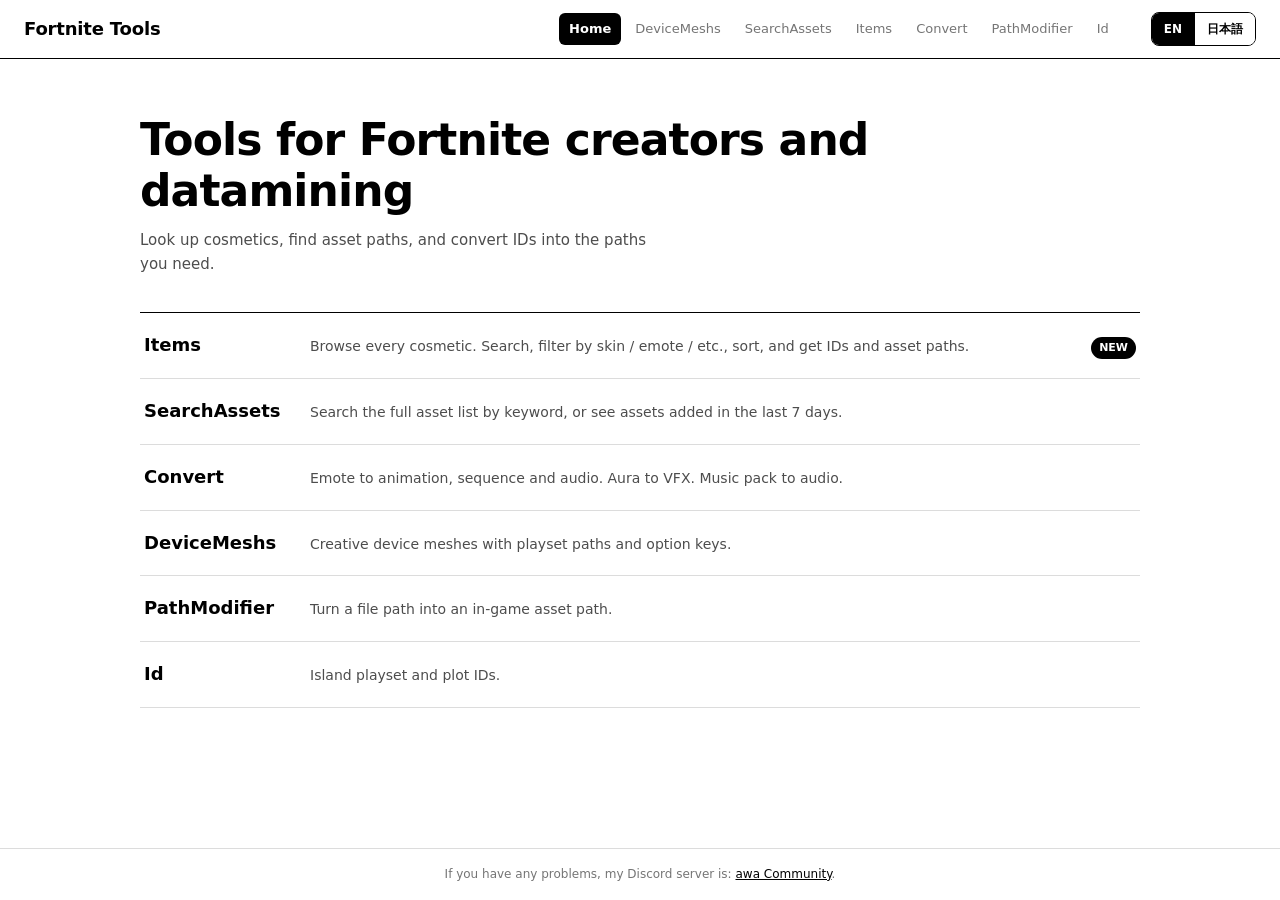
==== index.html @ 5297aa13 "Publish Fortnite Tools static site" ====
<!DOCTYPE html>
<html lang="en">
<head>
    <meta charset="UTF-8">
    <meta name="viewport" content="width=device-width, initial-scale=1, viewport-fit=cover">
    <meta http-equiv="Cache-Control" content="no-cache, no-store, must-revalidate" />
    <meta http-equiv="Pragma" content="no-cache" />
    <meta http-equiv="Expires" content="0" />
    <title>Fortnite Tools</title>
    <link rel="stylesheet" href="./public/style/common.css">
    <link rel="stylesheet" href="./public/style/home.css">
</head>
<body>
    <header>
        <div id="header-container">
            <div id="logo">
                <h1><a href="./index.html">Fortnite Tools</a></h1>
            </div>
            <nav>
                <ul>
                    <li><a href="./index.html" aria-current="page">Home</a></li>
                    <li><a href="./public/html/deviceMeshs.html">DeviceMeshs</a></li>
                    <li><a href="./public/html/searchAssets.html">SearchAssets</a></li>
                    <li><a href="./public/html/items.html">Items</a></li>
                    <li><a href="./public/html/convert.html">Convert</a></li>
                    <li><a href="./public/html/pathModifier.html">PathModifier</a></li>
                    <li><a href="./public/html/id.html">Id</a></li>
                </ul>
            </nav>
        </div>
    </header>
    <main>
        <section class="home">
            <h2 data-i18n="home.h2">Tools for Fortnite creators and datamining</h2>
            <p data-i18n="home.p">Look up cosmetics, find asset paths, and convert IDs into the paths you need.</p>
            <ul class="tool-list">
                <li><a href="./public/html/items.html"><span class="tool-name" data-i18n="nav.items">Items</span><span class="tool-desc" data-i18n="home.items">Browse every cosmetic. Search, filter, sort, and get IDs and asset paths.</span><span class="tag" data-i18n="home.new">NEW</span></a></li>
                <li><a href="./public/html/searchAssets.html"><span class="tool-name" data-i18n="nav.searchAssets">SearchAssets</span><span class="tool-desc" data-i18n="home.searchAssets">Search the full asset list by keyword, or see assets added in the last 7 days.</span></a></li>
                <li><a href="./public/html/convert.html"><span class="tool-name" data-i18n="nav.convert">Convert</span><span class="tool-desc" data-i18n="home.convert">Emote to animation, sequence and audio. Aura to VFX. Music pack to audio.</span></a></li>
                <li><a href="./public/html/deviceMeshs.html"><span class="tool-name" data-i18n="nav.deviceMeshs">DeviceMeshs</span><span class="tool-desc" data-i18n="home.deviceMeshs">Creative device meshes with playset paths and option keys.</span></a></li>
                <li><a href="./public/html/pathModifier.html"><span class="tool-name" data-i18n="nav.pathModifier">PathModifier</span><span class="tool-desc" data-i18n="home.pathModifier">Turn a file path into an in-game asset path.</span></a></li>
                <li><a href="./public/html/id.html"><span class="tool-name" data-i18n="nav.id">Id</span><span class="tool-desc" data-i18n="home.id">Island playset and plot IDs.</span></a></li>
            </ul>
        </section>
    </main>
    <footer>
        <p data-i18n-html="footer.help">If you have any problems, my Discord server is: <a href="производство">awa Community</a>.</p>
    </footer>
    <script src="./public/js/i18n.js"></script>
</body>
</html>
---- public/style/common.css ----
/* ==========================================================================
   Fortnite Tools — shared black & white theme
   Sans for reading, FiraCode only for IDs / paths / code.
   ========================================================================== */

@font-face {
    font-family: 'FiraCode';
    src: url('../fonts/FiraCode-Regular.ttf') format('truetype');
    font-weight: normal;
    font-style: normal;
    font-display: swap;
}

:root {
    --bg: #ffffff;
    --bg-soft: #f5f5f5;
    --bg-hover: #efefef;
    --fg: #000000;
    --fg-soft: #4d4d4d;
    --fg-mute: #757575;
    --line: #dcdcdc;
    --line-strong: #000000;
    --invert-bg: #000000;
    --invert-fg: #ffffff;
    --danger: #b00020;
    --radius: 8px;
    --sans: system-ui, -apple-system, 'Segoe UI', 'Hiragino Sans', 'Hiragino Kaku Gothic ProN', 'Yu Gothic UI', 'Noto Sans JP', Meiryo, sans-serif;
    --mono: 'FiraCode', ui-monospace, SFMono-Regular, Menlo, Consolas, 'Noto Sans JP', monospace;
}

@media (prefers-color-scheme: dark) {
    :root {
        --bg: #000000;
        --bg-soft: #141414;
        --bg-hover: #1f1f1f;
        --fg: #ffffff;
        --fg-soft: #c2c2c2;
        --fg-mute: #8f8f8f;
        --line: #2e2e2e;
        --line-strong: #ffffff;
        --invert-bg: #ffffff;
        --invert-fg: #000000;
        --danger: #ff6b81;
    }
}

*, *::before, *::after { box-sizing: border-box; }

html { -webkit-text-size-adjust: 100%; scroll-behavior: smooth; }

body {
    margin: 0;
    background: var(--bg);
    color: var(--fg);
    font-family: var(--sans);
    font-size: 14px;
    line-height: 1.6;
    min-height: 100vh;
    display: flex;
    flex-direction: column;
}

a { color: var(--fg); }
main { flex: 1; }
[hidden] { display: none !important; }

:focus-visible { outline: 2px solid var(--fg); outline-offset: 2px; }

@media (prefers-reduced-motion: reduce) {
    *, *::before, *::after { animation-duration: 0.01ms !important; transition-duration: 0.01ms !important; scroll-behavior: auto !important; }
}

/* ── Header ─────────────────────────────────────────────── */
header { border-bottom: 1px solid var(--line-strong); background: var(--bg); }

#header-container {
    display: flex;
    align-items: center;
    justify-content: space-between;
    gap: 8px 32px;
    max-width: 1440px;
    margin: 0 auto;
    padding: 12px 24px;
}

#logo h1 { margin: 0; font-size: 18px; font-weight: 800; letter-spacing: -0.01em; white-space: nowrap; }
#logo h1 a { color: var(--fg); text-decoration: none; }

nav ul { display: flex; list-style: none; padding: 0; margin: 0; gap: 4px; flex-wrap: wrap; }
nav a {
    display: block;
    padding: 6px 10px;
    color: var(--fg-mute);
    text-decoration: none;
    border-radius: 6px;
    font-size: 13px;
    transition: color .15s, background-color .15s;
}
nav a:hover { color: var(--fg); background: var(--bg-soft); }
nav a[aria-current="page"] { color: var(--invert-fg); background: var(--invert-bg); font-weight: 600; }

/* ── Footer ─────────────────────────────────────────────── */
footer {
    border-top: 1px solid var(--line);
    text-align: center;
    padding: 16px;
    color: var(--fg-mute);
    font-size: 12px;
}
footer p { margin: 0; }
footer a { color: var(--fg); }

/* ── Back to top ────────────────────────────────────────── */
a.header-arrow-up i {
    position: fixed;
    bottom: 20px; right: 20px;
    width: 44px; height: 44px;
    display: flex; align-items: center; justify-content: center;
    border: 1px solid var(--line-strong);
    border-radius: 50%;
    font-size: 16px;
    color: var(--fg);
    background: var(--bg);
    z-index: 900;
    text-decoration: none;
}
a.header-arrow-up i:hover { background: var(--invert-bg); color: var(--invert-fg); }

/* ── Buttons ────────────────────────────────────────────── */
.btn, .search-btn, #convert button, .pm-row button, #showAllToggle {
    display: inline-flex;
    align-items: center;
    justify-content: center;
    gap: 6px;
    padding: 9px 18px;
    min-height: 40px;
    border: 1px solid var(--line-strong);
    border-radius: var(--radius);
    background: var(--bg);
    color: var(--fg);
    font-family: var(--sans);
    font-size: 13px;
    font-weight: 600;
    cursor: pointer;
    white-space: nowrap;
    transition: background-color .15s, color .15s;
}
.btn:hover, .search-btn:hover, #convert button:hover, .pm-row button:hover, #showAllToggle:hover { background: var(--bg-soft); }
.btn-primary, .search-btn, #convert button, #generateBtn {
    background: var(--invert-bg);
    color: var(--invert-fg);
}
.btn-primary:hover, .search-btn:hover, #convert button:hover, #generateBtn:hover { background: var(--fg-soft); color: var(--bg); }
.btn.active, .btn[aria-pressed="true"] { background: var(--invert-bg); color: var(--invert-fg); }

/* ── Inputs ─────────────────────────────────────────────── */
input[type="text"], input[type="search"], select {
    background: var(--bg);
    color: var(--fg);
    border: 1px solid var(--line);
    border-radius: var(--radius);
    padding: 9px 12px;
    min-height: 40px;
    font-family: var(--sans);
    font-size: 14px;
    outline: none;
    transition: border-color .15s;
}
input[type="text"]:hover, input[type="search"]:hover, select:hover { border-color: var(--fg-mute); }
input[type="text"]:focus, input[type="search"]:focus, select:focus { border-color: var(--line-strong); box-shadow: 0 0 0 1px var(--line-strong); }
input::placeholder { color: var(--fg-mute); }

input[type="checkbox"] {
    appearance: none; -webkit-appearance: none;
    width: 18px; height: 18px;
    border: 1px solid var(--fg-mute);
    border-radius: 4px;
    background: var(--bg);
    cursor: pointer;
    position: relative;
    flex-shrink: 0;
}
input[type="checkbox"]:checked { background: var(--invert-bg); border-color: var(--invert-bg); }
input[type="checkbox"]:checked::after {
    content: '';
    position: absolute; left: 5px; top: 1px;
    width: 5px; height: 10px;
    border: solid var(--invert-fg);
    border-width: 0 2px 2px 0;
    transform: rotate(45deg);
}

/* ── Copy button / mono text ────────────────────────────── */
.copy-btn, .view-btn {
    background: none;
    border: 1px solid transparent;
    cursor: pointer;
    padding: 4px 6px;
    font-size: 12px;
    color: var(--fg-mute);
    flex-shrink: 0;
    border-radius: 4px;
    line-height: 1;
}
.copy-btn:hover, .view-btn:hover { color: var(--fg); background: var(--bg-hover); }

.mono { font-family: var(--mono); font-size: 12px; }

/* ── Spinner ────────────────────────────────────────────── */
.spinner, .result-spinner {
    display: inline-block;
    width: 14px; height: 14px;
    border: 2px solid var(--line);
    border-top-color: var(--fg);
    border-radius: 50%;
    animation: spin .7s linear infinite;
    flex-shrink: 0;
    vertical-align: middle;
}
@keyframes spin { to { transform: rotate(360deg); } }

/* ── Tooltip ────────────────────────────────────────────── */
#ft-tooltip {
    position: absolute; top: 0; left: 0;
    z-index: 9999;
    background: var(--invert-bg);
    color: var(--invert-fg);
    border-radius: 6px;
    padding: 6px 10px;
    font-family: var(--mono);
    font-size: 11px;
    line-height: 1.5;
    max-width: 420px;
    word-break: break-all;
    pointer-events: none;
    white-space: pre-wrap;
    opacity: 0;
    transition: opacity .15s;
}
#ft-tooltip.visible { opacity: 1; }

/* ── Toast ──────────────────────────────────────────────── */
#toast {
    position: fixed;
    left: 50%; bottom: 24px;
    transform: translate(-50%, 20px);
    background: var(--invert-bg);
    color: var(--invert-fg);
    padding: 10px 16px;
    border-radius: 999px;
    font-size: 13px;
    opacity: 0;
    pointer-events: none;
    transition: opacity .2s, transform .2s;
    z-index: 10000;
    max-width: 90vw;
}
#toast.show { opacity: 1; transform: translate(-50%, 0); }

/* ── Cards (DeviceMeshs / Id / Convert) ─────────────────── */
.device-card, .id-card {
    background: var(--bg);
    border: 1px solid var(--line);
    border-radius: 10px;
    overflow: hidden;
    display: flex;
    flex-direction: column;
    transition: border-color .15s;
}
.device-card:hover, .id-card:hover { border-color: var(--line-strong); }

.card-header, .id-card-header {
    background: var(--bg-soft);
    padding: 12px 14px;
    display: flex; align-items: center; gap: 12px;
    border-bottom: 1px solid var(--line);
}
.card-img, .id-card-img, .card-img-placeholder, .id-card-img-placeholder {
    width: 52px; height: 52px;
    flex-shrink: 0;
    border-radius: 6px;
    background: var(--bg);
    border: 1px solid var(--line);
}
.card-img, .id-card-img { object-fit: contain; padding: 4px; }
.card-img-placeholder, .id-card-img-placeholder { display: flex; align-items: center; justify-content: center; font-size: 20px; color: var(--fg-mute); }

.card-header-text { flex: 1; min-width: 0; }
.card-device-name, .id-card-name {
    color: var(--fg); font-weight: 700; font-size: 14px;
    white-space: nowrap; overflow: hidden; text-overflow: ellipsis;
}
.id-card-name { flex: 1; min-width: 0; }

.card-playset {
    margin-top: 2px; font-size: 12px; color: var(--fg-mute);
    display: flex; align-items: center; min-width: 0;
    font-family: var(--mono);
}
.card-playset-value { flex: 1; min-width: 0; overflow: hidden; text-overflow: ellipsis; white-space: nowrap; }

.card-important {
    background: var(--bg-soft);
    border-left: 3px solid var(--line-strong);
    color: var(--fg);
    font-size: 12px;
    padding: 8px 12px;
}

.card-path, .id-card-path {
    display: flex; align-items: center; gap: 8px;
    padding: 6px 12px;
    border-bottom: 1px solid var(--line);
}
.card-path-label, .id-card-path-label { color: var(--fg-mute); font-size: 11px; flex-shrink: 0; min-width: 44px; }
.card-path-value, .id-card-path-value {
    flex: 1; min-width: 0;
    font-family: var(--mono); font-size: 11px; color: var(--fg-soft);
    white-space: nowrap; overflow: hidden; text-overflow: ellipsis;
}

/* ── Responsive header ──────────────────────────────────── */
@media (max-width: 720px) {
    #header-container { flex-direction: column; align-items: flex-start; padding: 10px 16px; }
    nav { max-width: 100%; overflow-x: auto; -webkit-overflow-scrolling: touch; }
    nav ul { flex-wrap: nowrap; }
    nav a { white-space: nowrap; }
}

/* ── Language switch (EN / 日本語) ─────────────────────────── */
.lang-switch {
    display: inline-flex;
    flex-shrink: 0;
    border: 1px solid var(--line-strong);
    border-radius: var(--radius);
    overflow: hidden;
}
.lang-switch button {
    min-height: 32px;
    padding: 4px 12px;
    border: none;
    background: var(--bg);
    color: var(--fg);
    font-family: var(--sans);
    font-size: 12px;
    font-weight: 600;
    cursor: pointer;
}
.lang-switch button + button { border-left: 1px solid var(--line-strong); }
.lang-switch button:hover { background: var(--bg-soft); }
.lang-switch button[aria-pressed="true"] { background: var(--invert-bg); color: var(--invert-fg); }

/* ── Responsive (phone → tablet → desktop → wide) ───────────── */
/* notches / rounded corners */
header, footer, main { padding-left: env(safe-area-inset-left, 0px); padding-right: env(safe-area-inset-right, 0px); }
footer { padding-bottom: calc(16px + env(safe-area-inset-bottom, 0px)); }

/* header: logo · nav · language switch */
#header-container nav { flex: 1; min-width: 0; }
#header-container nav ul { justify-content: flex-end; }

@media (max-width: 1024px) {
    #header-container { padding: 10px 16px; gap: 8px 16px; }
    nav a { padding: 6px 8px; }
}

@media (max-width: 720px) {
    /* row 1: logo + language switch, row 2: scrollable nav */
    #header-container {
        display: grid;
        grid-template-columns: 1fr auto;
        align-items: center;
        gap: 8px 12px;
    }
    #header-container nav { grid-column: 1 / -1; order: 3; }
    #header-container nav ul { justify-content: flex-start; }
    nav a { padding: 8px 12px; }               /* comfortable tap target */
    body { font-size: 15px; }
    /* 16px inputs stop iOS from zooming the page on focus */
    input[type="text"], input[type="search"], select { font-size: 16px; }
    a.header-arrow-up i { bottom: calc(16px + env(safe-area-inset-bottom, 0px)); right: 16px; }
    #toast { bottom: calc(24px + env(safe-area-inset-bottom, 0px)); }
}

@media (min-width: 1600px) {
    body { font-size: 15px; }
    #header-container { max-width: 1680px; }
}

@media (hover: none) {
    .copy-btn, .view-btn { padding: 8px 10px; font-size: 14px; }   /* bigger touch targets */
}
---- public/style/home.css ----
/* Home page */
.home {
    width: 94%; max-width: 1000px;
    margin: 0 auto; padding: 56px 0 80px;
}
.home h2 { font-size: clamp(28px, 5vw, 44px); line-height: 1.15; letter-spacing: -0.02em; margin: 0 0 12px; }
.home > p { color: var(--fg-soft); max-width: 56ch; margin: 0 0 36px; font-size: 15px; }

.tool-list { list-style: none; margin: 0; padding: 0; border-top: 1px solid var(--line-strong); }
.tool-list a {
    display: flex; align-items: baseline; gap: 16px;
    padding: 18px 4px;
    border-bottom: 1px solid var(--line);
    text-decoration: none;
    transition: background-color .15s, padding .15s;
}
.tool-list a:hover { background: var(--bg-soft); padding-left: 14px; }
.tool-name { font-size: 18px; font-weight: 700; flex: 0 0 150px; }
.tool-desc { color: var(--fg-soft); flex: 1; }
.tool-list .tag {
    font-size: 11px; font-weight: 700;
    background: var(--invert-bg); color: var(--invert-fg);
    padding: 2px 8px; border-radius: 999px;
}

@media (max-width: 720px) {
    .home { padding: 32px 0 60px; }
    .tool-list a { flex-wrap: wrap; gap: 4px 12px; }
    .tool-name { flex: 0 0 auto; }
    .tool-desc { flex: 1 0 100%; font-size: 13px; }
}
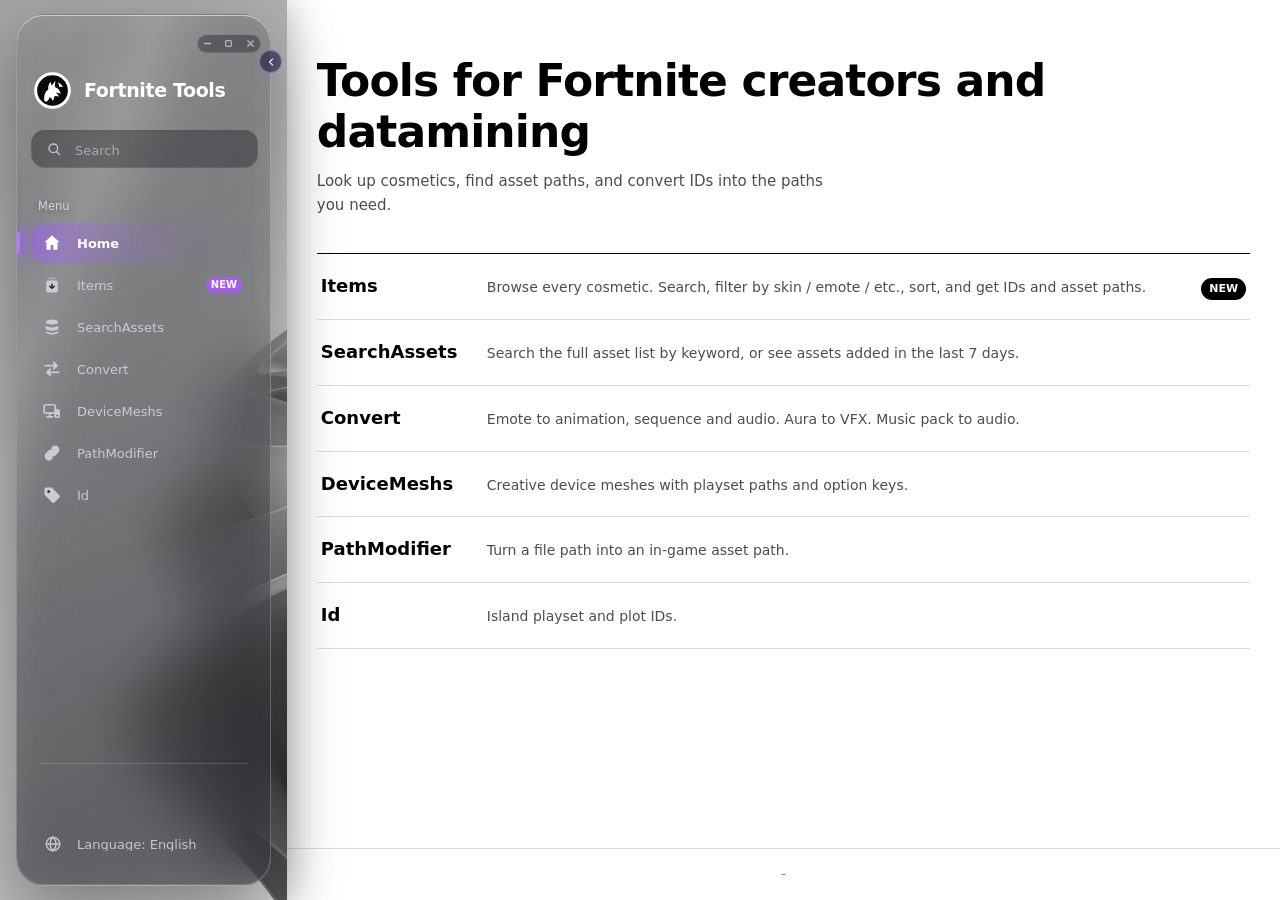
==== commit 0293c03f: "Prepare test-play update from uploaded snapshot" ====
--- a/index.html
+++ b/index.html
@@ -9,6 +9,8 @@
     <title>Fortnite Tools</title>
     <link rel="stylesheet" href="./public/style/common.css">
     <link rel="stylesheet" href="./public/style/home.css">
+    <link rel="stylesheet" href="./public/style/sidebar.css">
+    <script src="./public/js/sidebar.js"></script>
 </head>
 <body>
     <header>
--- a/public/style/sidebar.css
+++ b/public/style/sidebar.css
@@ -0,0 +1,113 @@
+/* ==========================================================================
+   Sidebar (glass menu) — loaded together with js/sidebar.js on every page.
+   Desktop: fixed on the left, collapsible (state saved as ft.sb).
+   Mobile (<=760px): hidden drawer opened by the round menu button.
+   ========================================================================== */
+
+/* ── Page layout ─────────────────────────────────────────── */
+html.has-sb { --sbw: 287px; }
+html.has-sb.sb-col { --sbw: 112px; }
+html.has-sb body { padding-left: var(--sbw); }
+html.sb-anim body { transition: padding-left .45s cubic-bezier(.22,1,.36,1); }
+html.has-sb header { border-bottom: 0; background: none; }
+html.has-sb #header-container { display: none; }
+
+/* silk backdrop behind the glass menu */
+html.has-sb::before {
+    content: ""; position: fixed; z-index: 0; left: 0; top: 0; bottom: 0; width: var(--sbw);
+    background: #0b0b0e url(../images/sidebar-bg.jpg) 55% 60% / cover fixed;
+    box-shadow: 0 0 40px rgba(0,0,0,.28);
+}
+html.sb-anim::before { transition: width .45s cubic-bezier(.22,1,.36,1); }
+
+.sb-burger, .sb-scrim { display: none; }
+#sb a { text-decoration: none; }
+
+/* ── Menu ────────────────────────────────────────────────── */
+#sb{--e:.45s cubic-bezier(.22,1,.36,1);position:fixed;z-index:50;left:max(16px,env(safe-area-inset-left));top:max(14px,env(safe-area-inset-top));bottom:max(14px,env(safe-area-inset-bottom));margin:0;width:255px;border-radius:28px;background:linear-gradient(160deg,rgba(255,255,255,.16) 0%,rgba(255,255,255,.05) 38%,rgba(20,22,28,.30) 100%),rgba(26,28,34,.40);-webkit-backdrop-filter:blur(28px) saturate(1.7) brightness(.92);backdrop-filter:blur(28px) saturate(1.7) brightness(.92);border:1px solid rgba(255,255,255,.24);box-shadow:0 28px 70px rgba(0,0,0,.38),inset 0 1px 0 rgba(255,255,255,.55),inset 0 -1px 0 rgba(255,255,255,.12),inset 0 0 36px rgba(255,255,255,.07);color:#c9ccd2;font:500 13px/1 var(--sans);transition:width var(--e)}
+#sb.col{width:80px}
+#sb,#sb *{box-sizing:border-box}
+#sb .in{position:absolute;inset:0;border-radius:27px;overflow:hidden}
+#sb .in::before{content:"";position:absolute;inset:0;pointer-events:none;background:linear-gradient(112deg,transparent 12%,rgba(255,255,255,.16) 24%,rgba(255,255,255,.03) 36%,transparent 46%),radial-gradient(70% 40% at 20% 0%,rgba(255,255,255,.14),transparent 70%)}
+#sb svg{display:block;flex:none;fill:currentColor}
+#sb .cut{fill:#2a2c33}
+#sb .wc{position:absolute;top:19px;left:180px;width:64px;height:19px;border-radius:9.5px;background:rgba(10,11,16,.34);box-shadow:inset 0 0 0 1px rgba(255,255,255,.12),inset 0 1px 0 rgba(255,255,255,.14);display:flex;align-items:center;justify-content:space-around;color:#b4b7be;transition:left var(--e)}
+#sb.col .wc{left:8px}
+#sb .wc svg{width:9px;height:9px;fill:none;stroke:currentColor;stroke-width:1.5;stroke-linecap:round}
+#sb .tg{position:absolute;right:-12px;top:35px;width:23px;height:23px;padding:0;border-radius:50%;border:1px solid rgba(190,180,255,.45);background:rgba(34,30,70,.62);-webkit-backdrop-filter:blur(10px);backdrop-filter:blur(10px);color:#e4e4ee;display:grid;place-items:center;cursor:pointer;z-index:3;transition:background .25s,border-color .25s,box-shadow .25s,transform .15s}
+#sb .tg:hover{background:rgba(58,46,125,.78);border-color:rgba(165,145,255,.75);box-shadow:0 0 0 3px rgba(110,80,230,.16),0 0 14px 4px rgba(120,90,240,.5)}
+#sb .tg:active{transform:scale(.92)}
+#sb .tg svg{width:12px;height:12px;fill:none;stroke:currentColor;stroke-width:2.4;stroke-linecap:round;stroke-linejoin:round;transition:transform var(--e)}
+#sb.col .tg svg{transform:rotate(180deg)}
+#sb .hd{position:absolute;top:57px;left:17px;height:37px;display:flex;align-items:center;transition:left var(--e)}
+#sb.col .hd{left:20px}
+#sb .lg{width:37px;height:37px}
+#sb .tt{margin-left:13px;font:700 22px/1 var(--sans);letter-spacing:-.02em;color:#fff;white-space:nowrap;overflow:hidden;max-width:170px;transition:max-width var(--e),margin var(--e),opacity .2s .08s,filter .2s .08s}
+#sb.col .tt{max-width:0;margin-left:0;opacity:0;filter:blur(3px);pointer-events:none;transition:max-width var(--e),margin var(--e),opacity .1s,filter .1s}
+#sb .sr{position:absolute;top:115px;left:14px;width:227px;height:38px;border-radius:14px;background:rgba(8,9,13,.34);box-shadow:inset 0 0 0 1px rgba(255,255,255,.1),inset 0 1px 2px rgba(0,0,0,.25);display:block;cursor:text;transition:width var(--e),left var(--e),box-shadow .2s}
+#sb.col .sr{left:21px;width:38px;cursor:pointer}
+#sb .sr:hover{background:rgba(8,9,13,.42)}
+#sb .sr:focus-within{box-shadow:0 0 0 1px rgba(168,85,247,.7),0 0 14px rgba(168,85,247,.25)}
+#sb .sr svg{position:absolute;left:15px;top:50%;margin-top:-8px;width:16px;height:16px;fill:none;stroke:#c2c5cc;stroke-width:2;stroke-linecap:round;transition:left var(--e)}
+#sb.col .sr svg{left:11px}
+#sb .sr input{width:100%;height:100%;padding:0 12px 0 44px;background:none;border:0;outline:0;color:#e6e8ec;font:500 13px var(--sans);transition:opacity .2s .1s}
+#sb .sr input::placeholder{color:rgba(255,255,255,.45)}
+#sb.col .sr input{opacity:0;pointer-events:none;transition:opacity .08s}
+#sb .ml{position:absolute;top:186px;left:21px;font:500 11.5px/1 var(--sans);color:#d4d7de;text-shadow:0 1px 6px rgba(0,0,0,.35);transition:top var(--e),left var(--e)}
+#sb.col .ml{top:194px;left:24px}
+#sb .nv{position:absolute;left:14px;right:14px;top:208px;display:flex;flex-direction:column;gap:2px;scrollbar-width:none;transition:top var(--e)}
+#sb.col .nv{top:221px}
+#sb .it{position:relative;isolation:isolate;display:flex;align-items:center;flex:none;height:40px;width:100%;padding:0 0 0 11px;border:0;border-radius:14px;background:none;color:#c9ccd2;font:500 13px/1 var(--sans);text-align:left;cursor:pointer;transition:background .2s,color .2s,padding var(--e)}
+#sb.col .it{padding-left:16px}
+#sb .it:hover{background:rgba(255,255,255,.1);color:#fff;box-shadow:inset 0 1px 0 rgba(255,255,255,.14)}
+#sb .it.on{color:#fff;font-weight:600;background:none}
+#sb .it svg.i{width:20px;height:20px}
+#sb .lb{margin-left:15px;white-space:nowrap;overflow:hidden;max-width:160px;transition:max-width var(--e),margin var(--e),opacity .2s .08s,filter .2s .08s}
+#sb.col .lb{max-width:0;margin-left:0;opacity:0;filter:blur(3px);transition:max-width var(--e),margin var(--e),opacity .1s,filter .1s}
+#sb .it::before{content:"";position:absolute;left:-14px;top:9px;width:3px;height:22px;border-radius:0 3px 3px 0;background:#b27bff;box-shadow:0 0 12px 3px rgba(160,90,255,.85),6px 0 18px 4px rgba(150,80,255,.3);opacity:0;transition:opacity .28s}
+#sb .it::after{content:"";position:absolute;z-index:-1;top:0;bottom:0;left:0;right:0;border-radius:14px;background:linear-gradient(90deg,rgba(160,95,250,.5) 0%,rgba(160,95,250,.22) 35%,rgba(150,85,245,.05) 70%,transparent 100%);filter:blur(1.2px);opacity:0;transition:opacity .28s}
+#sb.col .it::after{left:-14px;right:-8px;border-radius:0 18px 18px 0;background:linear-gradient(90deg,rgba(150,85,245,.34) 0%,rgba(150,85,245,.15) 45%,transparent 100%)}
+#sb .it.on::before,#sb .it.on::after{opacity:1}
+#sb .bdg{position:absolute;right:14px;top:12px;min-width:18px;height:16px;padding:0 5px;border-radius:8px;background:#a65dec;color:#fff;font:700 10px/16px var(--sans);text-align:center;transition:opacity .2s .15s}
+#sb.col .bdg{opacity:0;transition:opacity .08s}
+#sb .dot{position:absolute;left:34px;top:6px;width:7px;height:7px;border-radius:50%;background:#b39bff;box-shadow:0 0 8px 3px rgba(150,85,245,.7);opacity:0;transition:opacity .25s}
+#sb.col .dot{opacity:1;transition:opacity .25s .2s}
+#sb .bt{position:absolute;left:0;right:0;bottom:0;height:130px}
+#sb .bt:before{content:"";position:absolute;left:22px;right:22px;top:8px;height:1px;background:rgba(255,255,255,.16)}
+#sb .br{position:absolute;left:14px;right:14px;height:30px;display:flex;align-items:center;padding:0 0 0 11px;border:0;border-radius:12px;background:none;cursor:pointer;font:500 13px/1 var(--sans);color:#c3c6cc;text-align:left;transition:color .2s,background .2s,padding var(--e)}
+#sb.col .br{padding-left:16px}
+#sb .br:hover{color:#fff;background:rgba(255,255,255,.1)}
+#sb .up{bottom:70px;color:#f0f3f6;font-weight:600}
+#sb .dl{bottom:26px}
+#sb .br .ic{width:21px;height:21px;flex:none;display:grid;place-items:center}
+#sb .pro{width:21px;height:21px;border-radius:50%;background:#fff;color:#111;font:800 8px/21px var(--sans);text-align:center;letter-spacing:-.02em}
+#sb .br .lb{margin-left:14px;max-width:176px}
+#sb.col .br .lb{max-width:0;margin-left:0}
+#sb .br .ar{position:absolute;right:14px;width:15px;height:15px;fill:none;stroke:#fff;stroke-width:2;stroke-linecap:round;stroke-linejoin:round;transition:opacity .2s .15s}
+#sb.col .ar{opacity:0;transition:opacity .08s}
+@media (max-height:660px){#sb .nv{bottom:136px;overflow-y:auto}}
+
+#sb .tt { font-size: 19px; }
+#sb .br .pro svg { width: 13px; height: 13px; margin: 4px; fill: #111; }
+#sb .br .ic svg.g { width: 18px; height: 18px; fill: none; stroke: currentColor; stroke-width: 1.8; stroke-linecap: round; stroke-linejoin: round; }
+#sb :focus-visible { outline: 2px solid rgba(190,160,255,.9); outline-offset: 1px; }
+
+/* ── Mobile drawer ───────────────────────────────────────── */
+@media (max-width: 760px) {
+    html.has-sb { --sbw: 0px; }
+    html.has-sb::before { display: none; }
+    html.has-sb body { padding-top: 56px; }
+    #sb, #sb.col { width: 255px; transform: translateX(calc(-100% - 32px)); transition: transform .45s cubic-bezier(.22,1,.36,1); }
+    html.sb-open #sb { transform: none; }
+    .sb-burger {
+        display: grid; position: fixed; z-index: 48; place-items: center;
+        left: max(12px, env(safe-area-inset-left)); top: max(10px, env(safe-area-inset-top));
+        width: 40px; height: 40px; padding: 0; border-radius: 50%;
+        border: 1px solid rgba(255,255,255,.3); background: rgba(26,28,34,.6);
+        -webkit-backdrop-filter: blur(14px); backdrop-filter: blur(14px);
+        color: #fff; cursor: pointer;
+    }
+    .sb-burger svg { width: 18px; height: 18px; fill: none; stroke: currentColor; stroke-width: 2; stroke-linecap: round; }
+    .sb-scrim { display: block; position: fixed; inset: 0; z-index: 49; background: rgba(0,0,0,.45); opacity: 0; pointer-events: none; transition: opacity .3s; }
+    html.sb-open .sb-scrim { opacity: 1; pointer-events: auto; }
+}
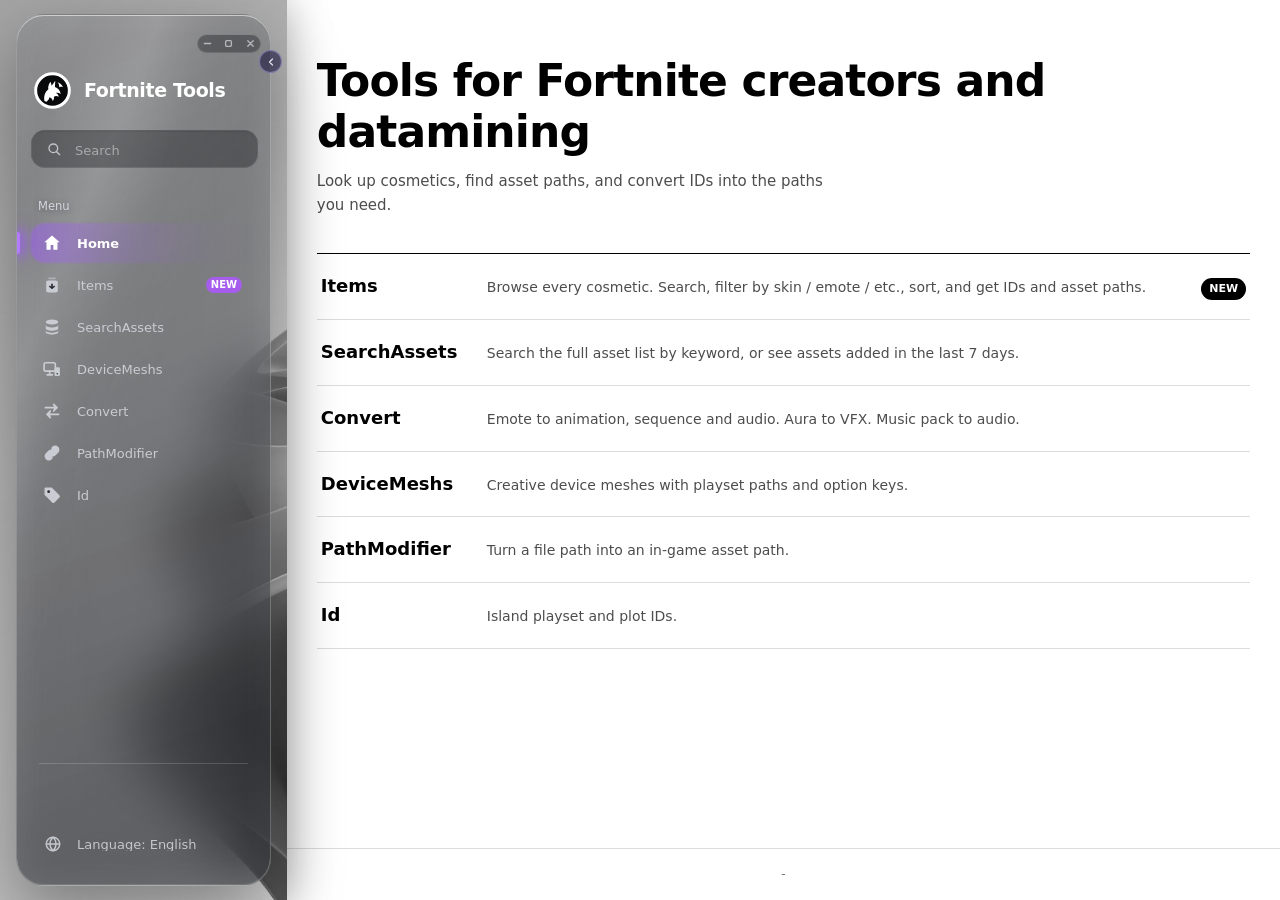
==== commit 2ea70c96: "Reorder navigation and device mesh list" ====
--- a/index.html
+++ b/index.html
@@ -10,7 +10,7 @@
     <link rel="stylesheet" href="./public/style/common.css">
     <link rel="stylesheet" href="./public/style/home.css">
     <link rel="stylesheet" href="./public/style/sidebar.css">
-    <script src="./public/js/sidebar.js"></script>
+    <script src="./public/js/sidebar.js?v=20261031-nav-order"></script>
 </head>
 <body>
     <header>
@@ -19,15 +19,7 @@
                 <h1><a href="./index.html">Fortnite Tools</a></h1>
             </div>
             <nav>
-                <ul>
-                    <li><a href="./index.html" aria-current="page">Home</a></li>
-                    <li><a href="./public/html/deviceMeshs.html">DeviceMeshs</a></li>
-                    <li><a href="./public/html/searchAssets.html">SearchAssets</a></li>
-                    <li><a href="./public/html/items.html">Items</a></li>
-                    <li><a href="./public/html/convert.html">Convert</a></li>
-                    <li><a href="./public/html/pathModifier.html">PathModifier</a></li>
-                    <li><a href="./public/html/id.html">Id</a></li>
-                </ul>
+                <ul><li><a href="./index.html" aria-current="page">Home</a></li><li><a href="./public/html/items.html">Items</a></li><li><a href="./public/html/searchAssets.html">SearchAssets</a></li><li><a href="./public/html/deviceMeshs.html">DeviceMeshs</a></li><li><a href="./public/html/convert.html">Convert</a></li><li><a href="./public/html/pathModifier.html">PathModifier</a></li><li><a href="./public/html/id.html">Id</a></li></ul>
             </nav>
         </div>
     </header>
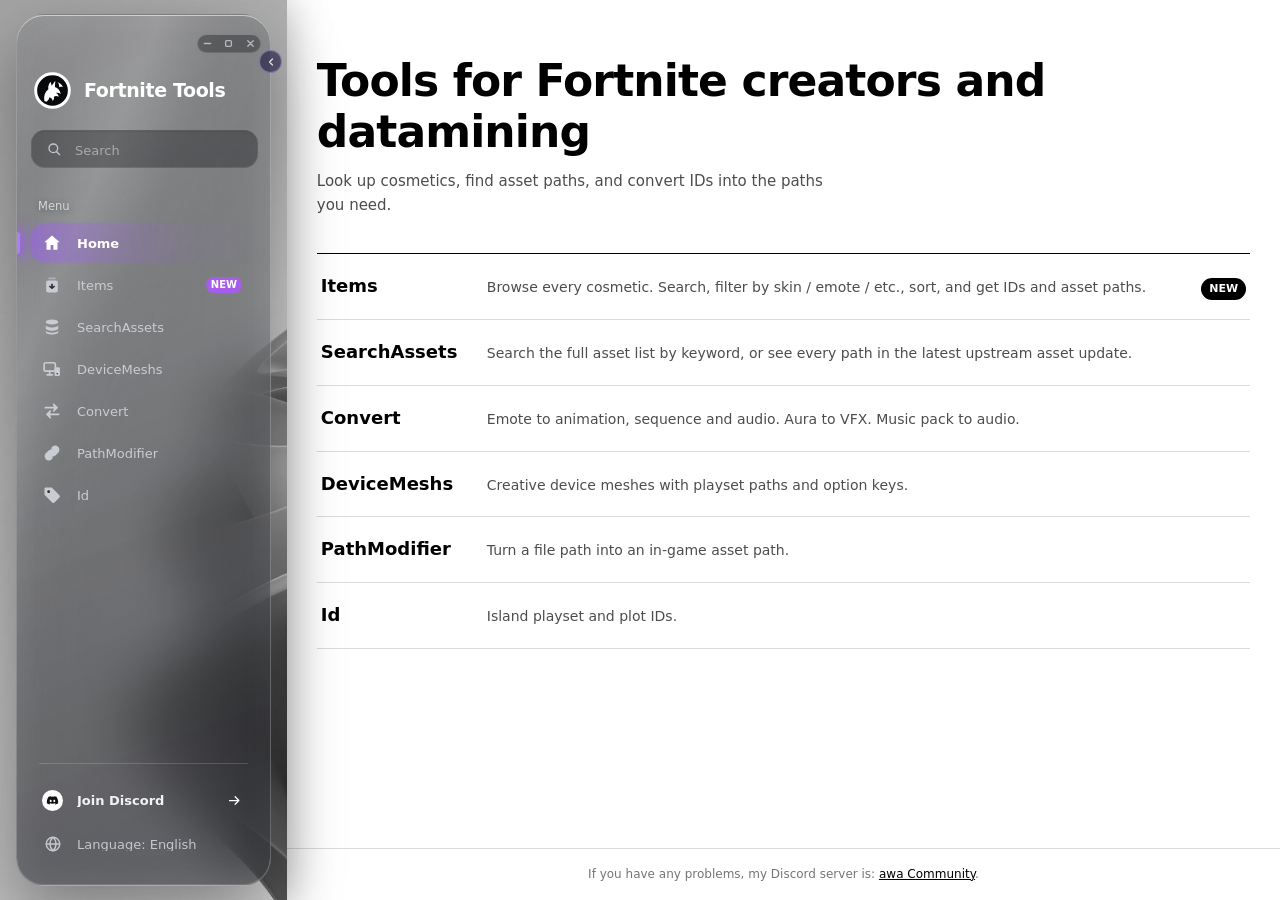
==== commit 1de1b8ae: "Fix Discord links: footer href, sidebar DISCORD_URL, i18n footer texts" ====
--- a/index.html
+++ b/index.html
@@ -38,7 +38,7 @@
         </section>
     </main>
     <footer>
-        <p data-i18n-html="footer.help">If you have any problems, my Discord server is: <a href="производство">awa Community</a>.</p>
+        <p data-i18n-html="footer.help">If you have any problems, my Discord server is: <a href="https://discord.gg/bqB6auyDW5" target="_blank" rel="noopener">awa Community</a>.</p>
     </footer>
     <script src="./public/js/i18n.js"></script>
 </body>
